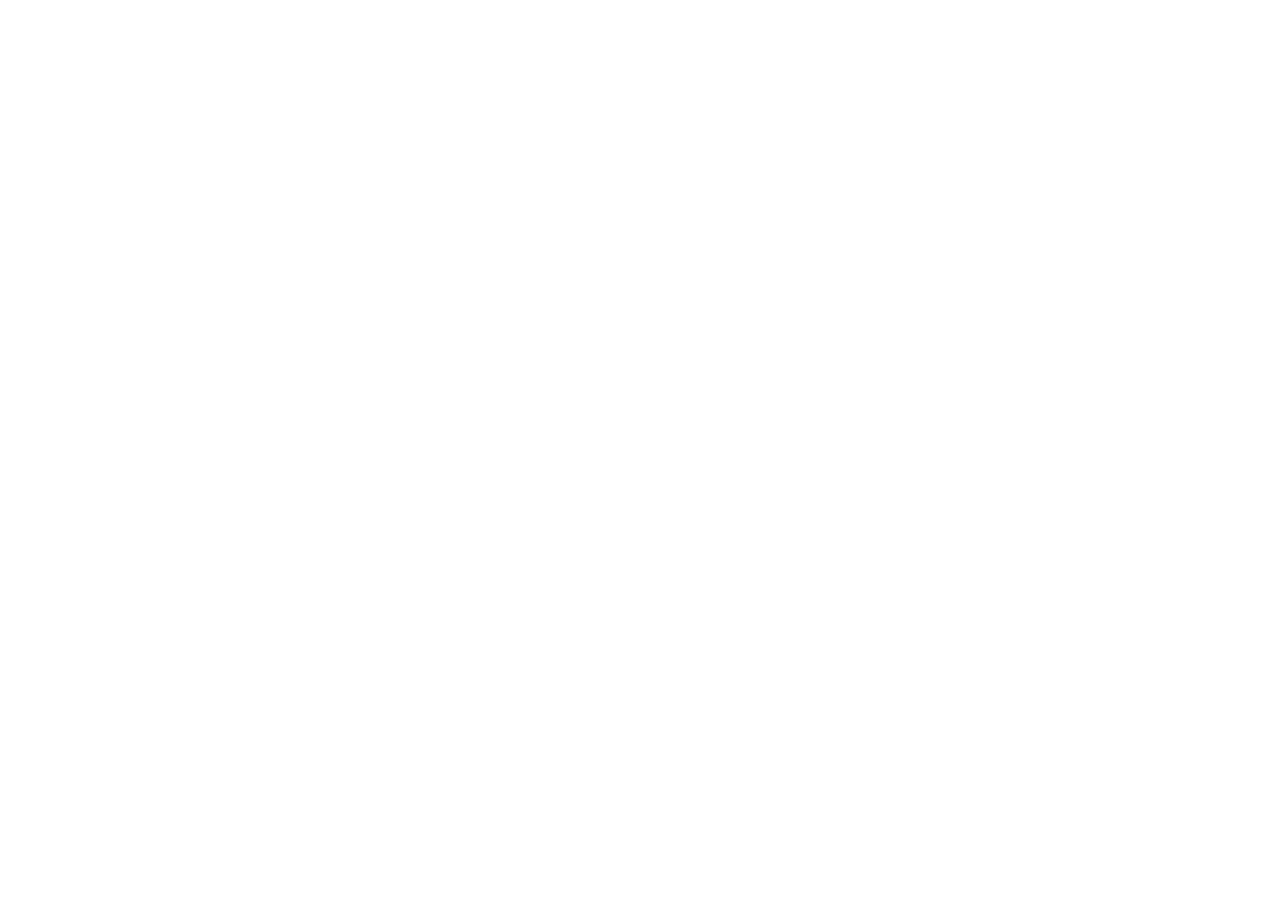
==== index.html @ a8cd8cb5 "Adding starter files and images" ====
<!DOCTYPE html>
<html lang="en">
<head>
    <meta charset="UTF-8">
    <meta name="viewport" content="width=device-width, initial-scale=1.0">
    <!-- Favicon & Css importing & Title -->
    <link rel="shortcut icon" href="/images/favicon.png" type="image/x-icon">
    <link rel="stylesheet" href="/styles/mystyles.css">
    <title>TicTacToe</title>
</head>
<body>
    

    <!-- Javascript script -->
    <script src="/scripts/game.js"></script>
</body>
</html>
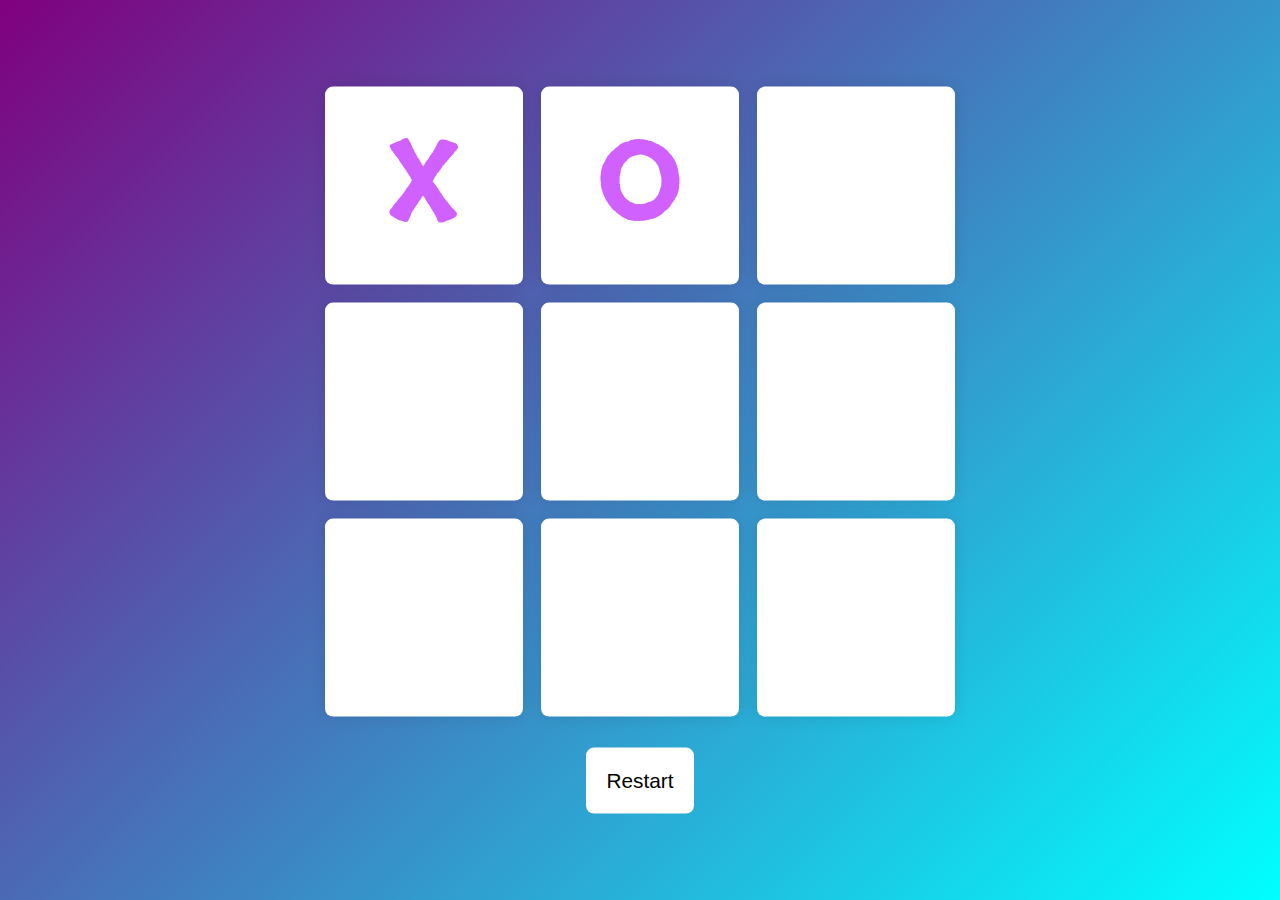
==== commit ea917607: "finished css and html" ====
--- a/index.html
+++ b/index.html
@@ -3,13 +3,36 @@
 <head>
     <meta charset="UTF-8">
     <meta name="viewport" content="width=device-width, initial-scale=1.0">
-    <!-- Favicon & Css importing & Title -->
+    <!-- Favicon & Css importing & Title & Font-->
+    <link rel="stylesheet" href="https://fonts.googleapis.com/css2?family=Skranji:wght@700&display=swap">
     <link rel="shortcut icon" href="/images/favicon.png" type="image/x-icon">
     <link rel="stylesheet" href="/styles/mystyles.css">
-    <title>TicTacToe</title>
+    <title>Tic Tac Toe</title>
 </head>
 <body>
-    
+    <body>
+    <!-- Main tic tac toe containers -->
+
+        <div class="wrapper">
+            <div class="container">
+            <!-- 9 buttons, 3x3 -->
+
+                <button class="button-option">X</button>
+                <button class="button-option">O</button>
+                <button class="button-option"></button>
+                <button class="button-option"></button>
+                <button class="button-option"></button>
+                <button class="button-option"></button>
+                <button class="button-option"></button>
+                <button class="button-option"></button>
+                <button class="button-option"></button>
+            </div>
+            <button id="restart">Restart</button>
+        </div>
+        <div class="popup hide">
+            <p id="message">Sample Message</p>
+            <button id="new-game">New Game</button>
+        </div>
 
     <!-- Javascript script -->
     <script src="/scripts/game.js"></script>
--- a/styles/mystyles.css
+++ b/styles/mystyles.css
@@ -0,0 +1,104 @@
+/* Reset all css properties */
+*{
+    padding: 0;
+    margin: 0;
+    box-sizing:border-box;
+    font-family: Arial, Helvetica, sans-serif;
+}
+
+/* html */
+
+
+/* Body */
+body{
+    height: 100vh;
+    background: linear-gradient(135deg,purple,cyan);
+}
+/* html */
+html{
+    font-size: 16px;
+}
+
+/* wrapper */
+.wrapper{
+    position: absolute;
+    transform: translate(-50%, -50%);
+    top: 50%; /* Centers */
+    left: 50%;
+}
+
+/* Container */
+.container{
+    width: 70vmin;
+    height: 70vmin;
+    display: flex;
+    flex-wrap: wrap;
+    gap: 2vmin;
+}
+
+/* Buttons */
+
+.button-option{
+    background: #fff;
+    height: 22vmin;
+    width: 22vmin;
+    border: none;
+    border-radius: 8px;
+    font-size: 12vmin;
+    color: #d161ff;
+    box-shadow: 0 0 15px rgba(0, 0, 0, 0.1);
+    font-family: 'Skranji', sans-serif;
+}
+/* restart & hover*/
+#restart {
+    font-size: 1.3em;
+    padding: 1em;
+    border-radius: 8px;
+    background-color: #fff;
+    color: #000;
+    border: none;
+    position: relative;
+    margin: 1.5em auto 0 auto;
+    display: block;
+}
+#restart:hover{
+    background-color: #000;
+    color: #fff;
+    transition: .3s ease;
+    cursor: pointer;
+}
+
+
+  /* Popup & hide */
+.popup {
+    background: linear-gradient(135deg, #8052ec, #d161ff);
+    height: 100%;
+    width: 100%;
+    position: absolute;
+    display: flex;
+    z-index: 2;
+    align-items: center;
+    justify-content: center;
+    flex-direction: column;
+    gap: 1em;
+    font-size: 12vmin;
+}
+.popup.hide {
+  display: none;
+}
+
+/* New game */
+#new-game {
+    font-size: 0.6em;
+    padding: 0.5em 1em;
+    background-color: #0a0027;
+    color: #ffffff;
+    border-radius: 0.2em;
+    border: none;
+  }
+/* Display message */
+#message {
+    color: #ffffff;
+    text-align: center;
+    font-size: 1em;
+  }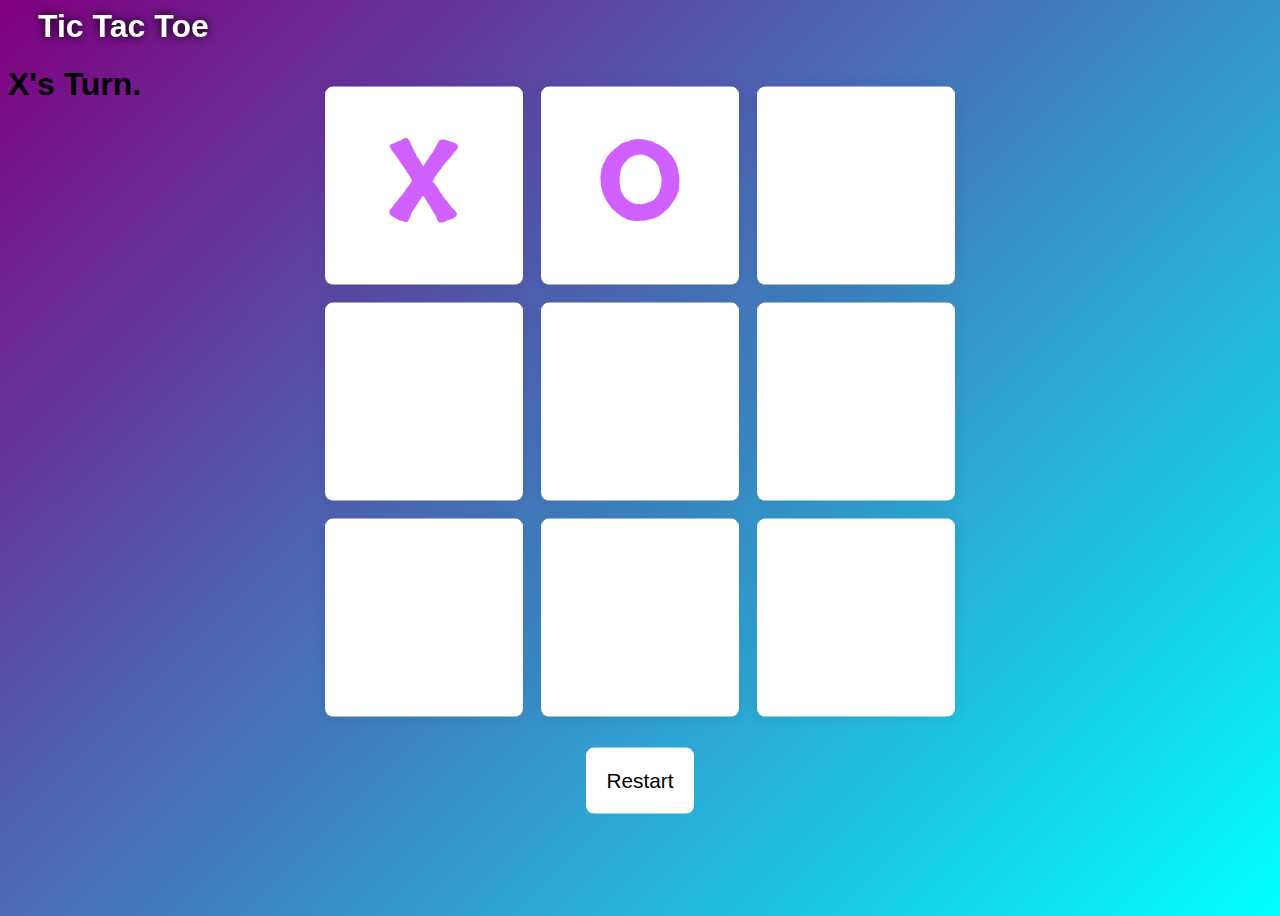
==== commit e821558f: "added title and turn tag, added some turn code" ====
--- a/index.html
+++ b/index.html
@@ -11,12 +11,18 @@
 </head>
 <body>
     <body>
-    <!-- Main tic tac toe containers -->
+        <!-- Title -->
+        <header class="header">
+            <a href="#" class="title">Tic Tac Toe</a>
+        </header>
 
+        <!-- Player turn -->
+        <h1 class="player-turn">X's Turn.</h1>
+        
+        <!-- Main tic tac toe containers -->
         <div class="wrapper">
             <div class="container">
             <!-- 9 buttons, 3x3 -->
-
                 <button class="button-option">X</button>
                 <button class="button-option">O</button>
                 <button class="button-option"></button>
--- a/styles/mystyles.css
+++ b/styles/mystyles.css
@@ -1,13 +1,23 @@
 /* Reset all css properties */
 *{
     padding: 0;
-    margin: 0;
     box-sizing:border-box;
     font-family: Arial, Helvetica, sans-serif;
 }
 
-/* html */
+/* title */
+.title{
+    padding: 30px;
+    margin: 100px 0; 
+    font-size: 32px;
+    color: #fff;
+    text-decoration: none;
+    font-weight: 700;   
+    filter: drop-shadow(0 0 5px black);
+    pointer-events: none;
+}
 
+/* Player turn */
 
 /* Body */
 body{
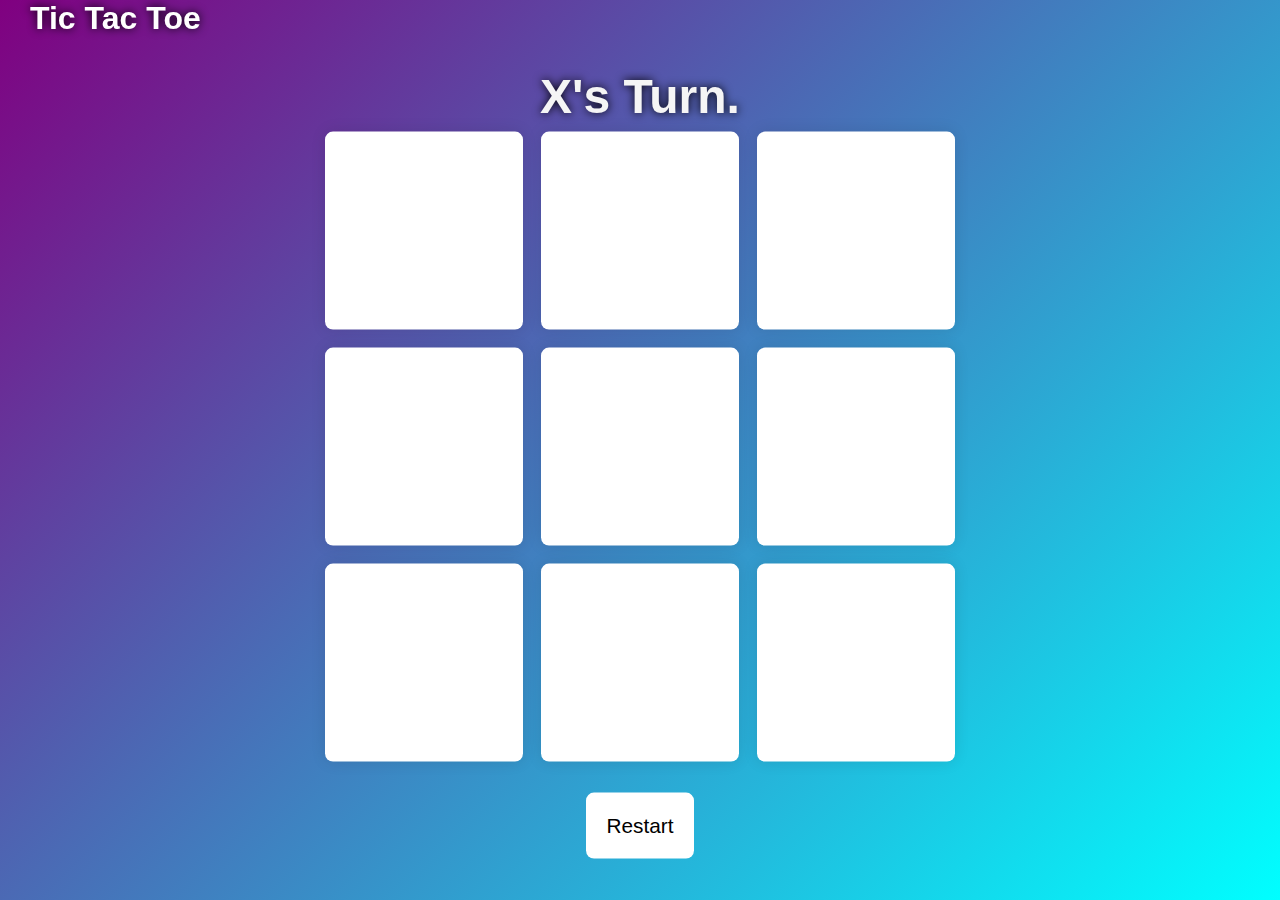
==== commit a67fe6f6: "Finished website" ====
--- a/index.html
+++ b/index.html
@@ -10,37 +10,36 @@
     <title>Tic Tac Toe</title>
 </head>
 <body>
-    <body>
-        <!-- Title -->
-        <header class="header">
-            <a href="#" class="title">Tic Tac Toe</a>
-        </header>
+    <!-- Title -->
+    <header class="header">
+        <a href="#" class="title">Tic Tac Toe</a>
+    </header>
 
-        <!-- Player turn -->
-        <h1 class="player-turn">X's Turn.</h1>
-        
-        <!-- Main tic tac toe containers -->
-        <div class="wrapper">
-            <div class="container">
-            <!-- 9 buttons, 3x3 -->
-                <button class="button-option">X</button>
-                <button class="button-option">O</button>
-                <button class="button-option"></button>
-                <button class="button-option"></button>
-                <button class="button-option"></button>
-                <button class="button-option"></button>
-                <button class="button-option"></button>
-                <button class="button-option"></button>
-                <button class="button-option"></button>
-            </div>
-            <button id="restart">Restart</button>
+    <!-- Player turn -->
+    <h1 class="player-turn">X's Turn.</h1>
+    
+    <!-- Main tic tac toe containers -->
+    <div class="wrapper">
+        <div class="container">
+        <!-- 9 buttons, 3x3 -->
+            <button class="button-option">X</button>
+            <button class="button-option">O</button>
+            <button class="button-option"></button>
+            <button class="button-option"></button>
+            <button class="button-option"></button>
+            <button class="button-option"></button>
+            <button class="button-option"></button>
+            <button class="button-option"></button>
+            <button class="button-option"></button>
         </div>
-        <div class="popup hide">
-            <p id="message">Sample Message</p>
-            <button id="new-game">New Game</button>
-        </div>
+        <button id="restart">Restart</button>
+    </div>
+    <div class="popup hide">
+        <p id="message">Sample Message</p>
+        <button id="new-game">New Game</button>
+    </div>
 
     <!-- Javascript script -->
     <script src="/scripts/game.js"></script>
 </body>
-</html>+</html>
--- a/styles/mystyles.css
+++ b/styles/mystyles.css
@@ -1,14 +1,22 @@
 /* Reset all css properties */
 *{
-    padding: 0;
     box-sizing:border-box;
     font-family: Arial, Helvetica, sans-serif;
 }
 
+/* Body & HTML*/
+body, html {
+    background: linear-gradient(135deg,purple,cyan);
+    height: 100%;
+    margin: 0;
+    padding: 0;
+}
+
 /* title */
-.title{
+.header .title{
     padding: 30px;
-    margin: 100px 0; 
+    padding-top: 30px;
+    box-sizing: border-box;
     font-size: 32px;
     color: #fff;
     text-decoration: none;
@@ -17,23 +25,22 @@
     pointer-events: none;
 }
 
+
 /* Player turn */
-
-/* Body */
-body{
-    height: 100vh;
-    background: linear-gradient(135deg,purple,cyan);
-}
-/* html */
-html{
-    font-size: 16px;
+.player-turn{
+    text-align: center;
+    font-size: 48px;
+    font-weight: 600;
+    color: whitesmoke;
+    filter: drop-shadow(0 0 5px black);
+    pointer-events: none;
 }
 
 /* wrapper */
 .wrapper{
     position: absolute;
     transform: translate(-50%, -50%);
-    top: 50%; /* Centers */
+    top: 55%; /* Centers */
     left: 50%;
 }
 
@@ -47,7 +54,6 @@
 }
 
 /* Buttons */
-
 .button-option{
     background: #fff;
     height: 22vmin;
@@ -59,6 +65,7 @@
     box-shadow: 0 0 15px rgba(0, 0, 0, 0.1);
     font-family: 'Skranji', sans-serif;
 }
+
 /* restart & hover*/
 #restart {
     font-size: 1.3em;
@@ -78,37 +85,47 @@
     cursor: pointer;
 }
 
-
-  /* Popup & hide */
+/* Popup & hide */
 .popup {
     background: linear-gradient(135deg, #8052ec, #d161ff);
     height: 100%;
     width: 100%;
-    position: absolute;
+    position: fixed; 
+    top: 0; 
+    left: 0; 
     display: flex;
     z-index: 2;
     align-items: center;
     justify-content: center;
     flex-direction: column;
     gap: 1em;
-    font-size: 12vmin;
+    font-size: 64px;
 }
+
 .popup.hide {
   display: none;
 }
 
-/* New game */
+/* New game & hover*/
 #new-game {
     font-size: 0.6em;
     padding: 0.5em 1em;
-    background-color: #0a0027;
-    color: #ffffff;
+    background-color: #fff;
+    color: #000;
     border-radius: 0.2em;
     border: none;
   }
+#new-game:hover{
+    background-color: #000;
+    color: #fff;
+    transition: .3s ease;
+    cursor: pointer;
+}
+
 /* Display message */
 #message {
     color: #ffffff;
     text-align: center;
     font-size: 1em;
-  }+    pointer-events: none;
+}